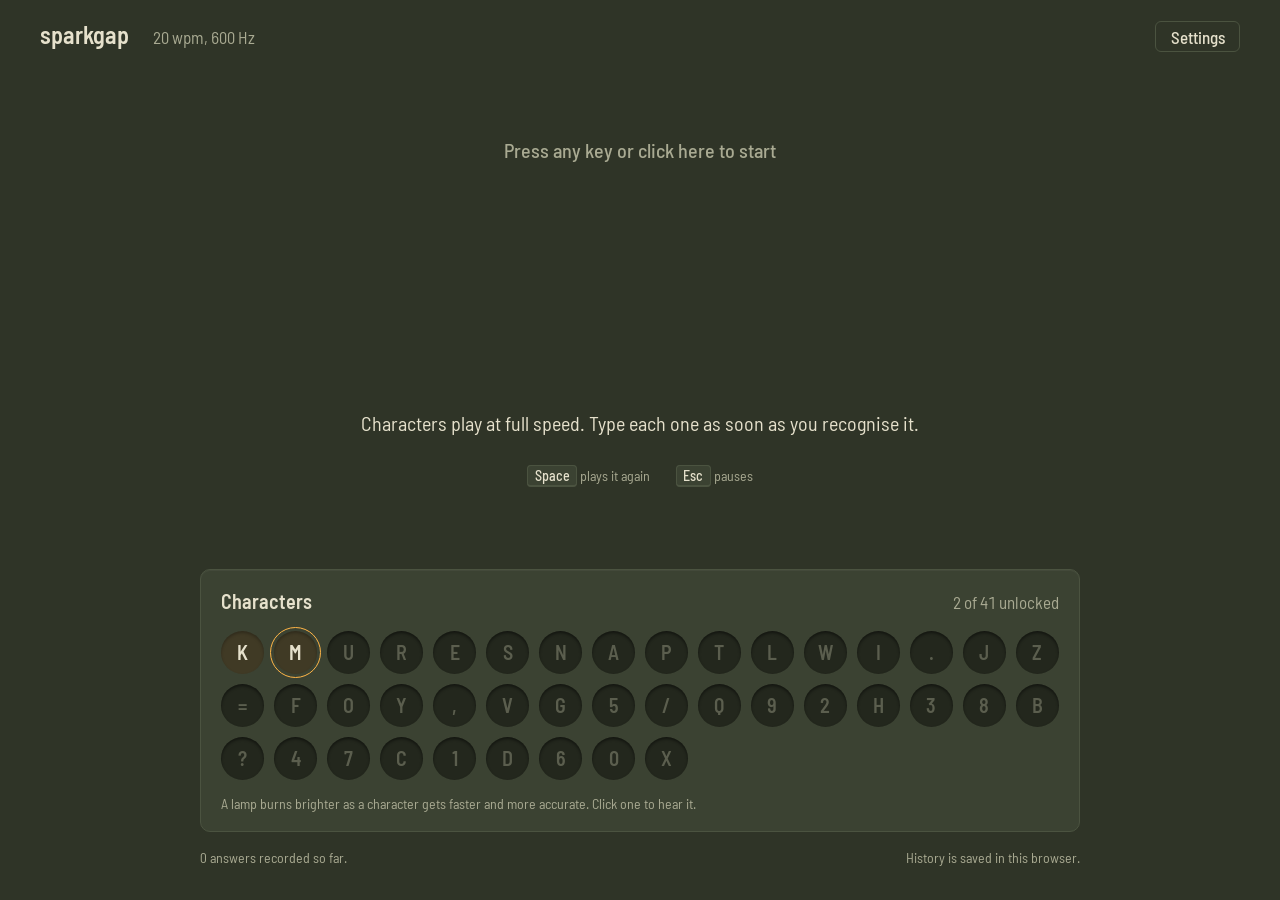
==== web/index.html @ 24f6cb34 "Initial release: adaptive Koch trainer A browser-based Morse code trainer that teaches characters by" ====
<!doctype html>
<html lang="en">
<head>
  <meta charset="utf-8">
  <meta name="viewport" content="width=device-width, initial-scale=1">
  <title>sparkgap</title>
  <meta name="description" content="Learn Morse code by ear with an adaptive Koch trainer.">
  <link rel="icon" href="favicon.svg" type="image/svg+xml">
  <link rel="stylesheet" href="style.css">
  <script type="module" src="js/app.js"></script>
</head>
<body>
  <header class="bar">
    <h1 class="wordmark">sparkgap</h1>
    <p class="readout" id="readout"></p>
    <button type="button" class="ghost" id="open-settings">Settings</button>
  </header>

  <main>
    <section class="stage" id="stage" aria-live="polite">
      <p class="status" id="status">Press any key or click here to start</p>
      <div class="glyph" id="glyph" aria-hidden="true"></div>
      <p class="detail" id="detail">Characters play at full speed. Type each one as soon as you recognise it.</p>
      <p class="keys"><kbd>Space</kbd> plays it again <span class="sep"></span> <kbd>Esc</kbd> pauses</p>
    </section>

    <section class="plate" aria-labelledby="plate-title">
      <div class="plate-head">
        <h2 id="plate-title">Characters</h2>
        <p id="lesson"></p>
      </div>
      <div class="lamps" id="lamps"></div>
      <p class="legend">A lamp burns brighter as a character gets faster and more accurate. Click one to hear it.</p>
    </section>

    <footer class="session">
      <p id="session"></p>
      <p id="storage"></p>
    </footer>
  </main>

  <dialog id="settings" aria-labelledby="settings-title">
    <form method="dialog" id="settings-form">
      <h2 id="settings-title">Paused</h2>
      <label>
        <span>Character speed</span>
        <span class="field"><input type="number" name="wpm" min="5" max="50" step="1"> wpm</span>
      </label>
      <label>
        <span>Tone</span>
        <span class="field"><input type="number" name="frequency" min="300" max="1200" step="10"> Hz</span>
      </label>
      <label>
        <span>Volume</span>
        <span class="field"><input type="range" name="volume" min="0.05" max="1" step="0.05"></span>
      </label>
      <div class="actions">
        <button type="button" class="ghost" id="export">Export history</button>
        <button type="submit" class="primary" autofocus>Resume</button>
      </div>
    </form>
  </dialog>
</body>
</html>
---- web/style.css ----
@font-face {
  font-family: "Barlow Semi Condensed";
  src: url("fonts/barlow-semi-condensed-latin-400-normal.woff2") format("woff2");
  font-weight: 400;
  font-display: swap;
}
@font-face {
  font-family: "Barlow Semi Condensed";
  src: url("fonts/barlow-semi-condensed-latin-500-normal.woff2") format("woff2");
  font-weight: 500;
  font-display: swap;
}
@font-face {
  font-family: "Barlow Semi Condensed";
  src: url("fonts/barlow-semi-condensed-latin-600-normal.woff2") format("woff2");
  font-weight: 600;
  font-display: swap;
}

/* Field-radio panel: olive enamel, bone stencil, amber indicator lamps. */
:root {
  --enamel: #2f3427;
  --plate: #3b4232;
  --plate-edge: #4b5340;
  --lamp-off: #23271d;
  --bone: #e6e1cc;
  --bone-dim: #a9aa92;
  --amber: #ffb547;
  --hit: #b9d48a;
  --miss: #ef6a4f;

  --font: "Barlow Semi Condensed", "Bahnschrift", "DIN Alternate", "Arial Narrow", sans-serif;
  --step--1: 0.875rem;
  --step-0: 1.0625rem;
  --step-1: 1.25rem;
  --step-2: 1.5rem;

  color-scheme: dark;
}

* { box-sizing: border-box; }

html, body { margin: 0; }

body {
  min-height: 100dvh;
  display: flex;
  flex-direction: column;
  background: var(--enamel);
  color: var(--bone);
  font: 400 var(--step-0) / 1.45 var(--font);
  font-variant-numeric: tabular-nums;
}

h1, h2, p { margin: 0; }

kbd {
  font: 500 var(--step--1) var(--font);
  padding: 0.05em 0.45em;
  border: 1px solid var(--plate-edge);
  border-bottom-width: 2px;
  border-radius: 4px;
  background: var(--plate);
  color: var(--bone);
}

button {
  font: 500 var(--step-0) var(--font);
  color: var(--bone);
  cursor: pointer;
}

:focus-visible {
  outline: 2px solid var(--amber);
  outline-offset: 3px;
}

/* Top bar ---------------------------------------------------------------- */

.bar {
  display: flex;
  align-items: baseline;
  gap: 1.5rem;
  padding: 1.1rem clamp(1rem, 4vw, 2.5rem);
}

.wordmark {
  font-size: var(--step-2);
  font-weight: 600;
  letter-spacing: 0.01em;
}

.readout {
  color: var(--bone-dim);
  margin-right: auto;
}

.ghost {
  background: none;
  border: 1px solid var(--plate-edge);
  border-radius: 6px;
  padding: 0.3rem 0.9rem;
}
.ghost:hover { border-color: var(--bone-dim); }

.primary {
  background: var(--amber);
  color: var(--enamel);
  border: 0;
  border-radius: 6px;
  padding: 0.45rem 1.2rem;
  font-weight: 600;
}

main {
  flex: 1;
  display: flex;
  flex-direction: column;
  width: min(100%, 60rem);
  margin: 0 auto;
  padding: 0 clamp(1rem, 4vw, 2.5rem) 2rem;
}

/* Stage: the character being drilled ----------------------------------------- */

.stage {
  flex: 1;
  display: flex;
  flex-direction: column;
  align-items: center;
  justify-content: center;
  text-align: center;
  padding: 2rem 0 3rem;
  min-height: 22rem;
}

.status {
  font-size: var(--step-1);
  min-height: 1.45em;
  font-weight: 500;
  color: var(--bone-dim);
}

.glyph {
  font-size: clamp(7rem, 24vw, 14rem);
  font-weight: 600;
  line-height: 1;
  height: 1em;
  margin: 0.5rem 0 0.75rem;
  transition: color 120ms ease-out;
}
.glyph.hit { color: var(--hit); }
.status.miss { color: var(--miss); }
.glyph.intro { color: var(--amber); }

.detail {
  max-width: 40rem;
  min-height: 1.45em;
  font-size: var(--step-1);
}
.detail .miss { color: var(--miss); }

.keys {
  margin-top: 1.75rem;
  color: var(--bone-dim);
  font-size: var(--step--1);
}
.keys .sep { display: inline-block; width: 1.25rem; }

/* Lamp plate: progress through the Koch order ---------------------------- */

.plate {
  background: var(--plate);
  border: 1px solid var(--plate-edge);
  border-radius: 10px;
  padding: 1.1rem 1.25rem 1rem;
  box-shadow: inset 0 1px 0 rgb(255 255 255 / 0.04);
}

.plate-head {
  display: flex;
  justify-content: space-between;
  align-items: baseline;
  gap: 1rem;
  margin-bottom: 0.9rem;
}
.plate-head h2 { font-size: var(--step-1); font-weight: 600; }
.plate-head p { color: var(--bone-dim); }

.lamps {
  display: grid;
  grid-template-columns: repeat(auto-fill, minmax(2.6rem, 1fr));
  gap: 0.6rem;
}

.lamp {
  --m: 0;
  aspect-ratio: 1;
  border-radius: 50%;
  border: 0;
  padding: 0;
  font-size: var(--step-1);
  font-weight: 600;
  line-height: 1;
  background: var(--lamp-off);
  color: var(--bone-dim);
  box-shadow: inset 0 2px 3px rgb(0 0 0 / 0.45);
}

.lamp[data-state="active"] {
  background: color-mix(in oklab, var(--amber) calc(15% + var(--m) * 85%), var(--lamp-off));
  color: color-mix(in oklab, var(--enamel) calc(var(--m) * 100%), var(--bone));
  box-shadow:
    inset 0 2px 3px rgb(0 0 0 / 0.25),
    0 0 calc(var(--m) * 14px) color-mix(in oklab, var(--amber) calc(var(--m) * 70%), transparent);
}

.lamp[data-state="locked"] {
  color: color-mix(in oklab, var(--bone-dim) 45%, var(--lamp-off));
  cursor: default;
}

.lamp[data-newest] { outline: 1px solid var(--amber); outline-offset: 3px; }
.lamp:focus-visible { outline: 2px solid var(--bone); outline-offset: 3px; }

.legend {
  margin-top: 0.9rem;
  color: var(--bone-dim);
  font-size: var(--step--1);
}

/* Session footer --------------------------------------------------------- */

.session {
  display: flex;
  flex-wrap: wrap;
  justify-content: space-between;
  gap: 0.5rem 2rem;
  margin-top: 1rem;
  color: var(--bone-dim);
  font-size: var(--step--1);
}

/* Settings dialog -------------------------------------------------------- */

dialog {
  background: var(--plate);
  color: var(--bone);
  border: 1px solid var(--plate-edge);
  border-radius: 10px;
  padding: 1.5rem;
  width: min(92vw, 24rem);
}
dialog::backdrop { background: rgb(20 23 16 / 0.7); }

dialog h2 { font-size: var(--step-2); font-weight: 600; margin-bottom: 1rem; }

dialog label {
  display: flex;
  justify-content: space-between;
  align-items: center;
  gap: 1rem;
  padding: 0.55rem 0;
  border-bottom: 1px solid var(--plate-edge);
}

.field { display: flex; align-items: center; gap: 0.4rem; color: var(--bone-dim); }

dialog input[type="number"] {
  width: 4.5rem;
  font: 500 var(--step-0) var(--font);
  color: var(--bone);
  background: var(--enamel);
  border: 1px solid var(--plate-edge);
  border-radius: 4px;
  padding: 0.2rem 0.4rem;
  text-align: right;
}
dialog input[type="range"] { width: 9rem; accent-color: var(--amber); }

.actions {
  display: flex;
  justify-content: space-between;
  margin-top: 1.25rem;
}

@media (max-width: 34rem) {
  .bar { flex-wrap: wrap; gap: 0.5rem 1rem; }
  .keys .sep { display: block; height: 0.4rem; }
}

@media (prefers-reduced-motion: reduce) {
  .glyph { transition: none; }
}
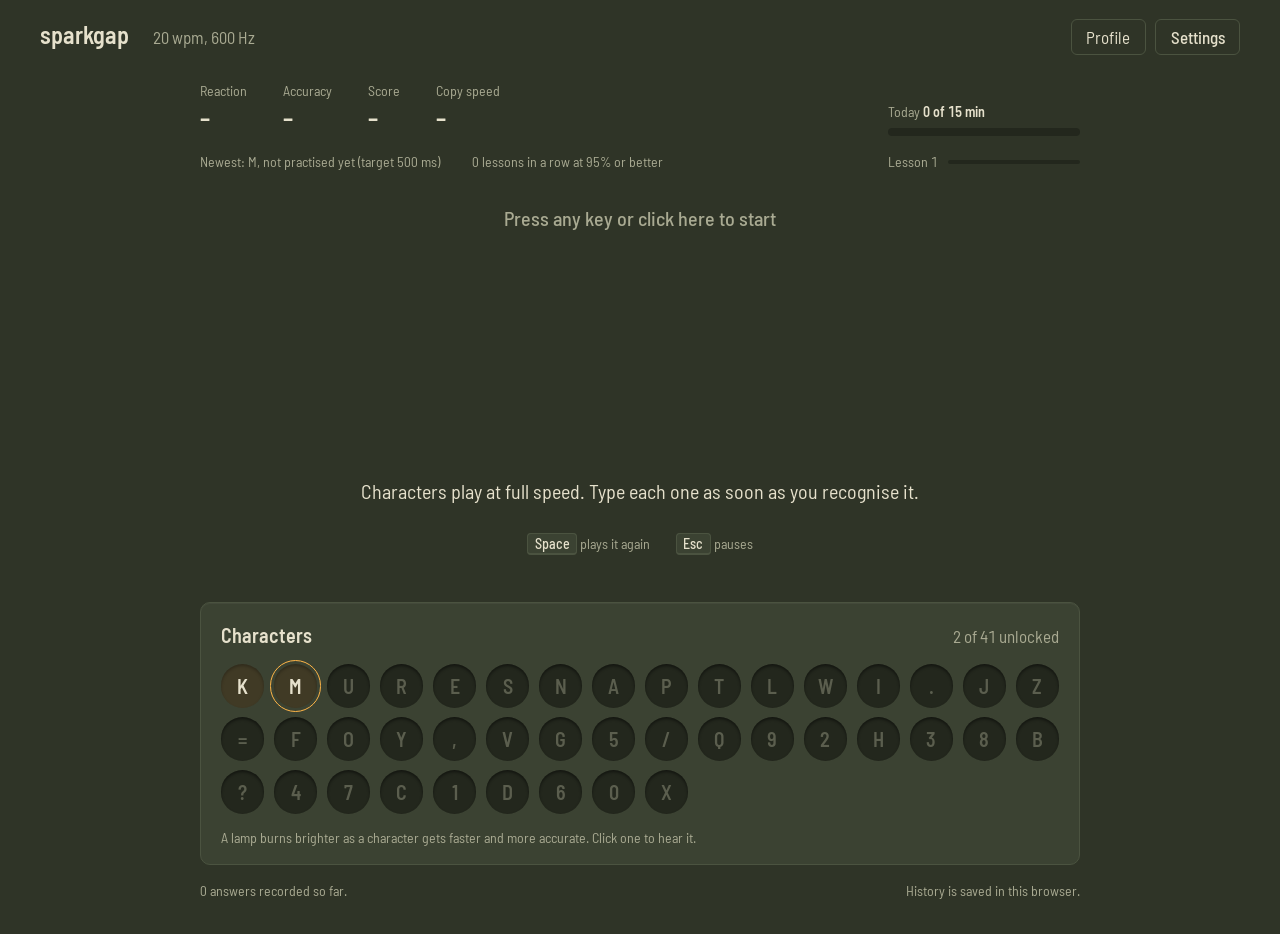
==== commit 49ca2e4d: "Add lesson statistics, a profile page and versioned history Practice page: - One-minute lessons of a" ====
--- a/web/index.html
+++ b/web/index.html
@@ -13,10 +13,34 @@
   <header class="bar">
     <h1 class="wordmark">sparkgap</h1>
     <p class="readout" id="readout"></p>
-    <button type="button" class="ghost" id="open-settings">Settings</button>
+    <nav class="nav">
+      <a class="ghost" href="profile.html">Profile</a>
+      <button type="button" class="ghost" id="open-settings">Settings</button>
+    </nav>
   </header>
 
   <main>
+    <section class="metrics" aria-label="Last complete lesson">
+      <dl class="figures">
+        <div><dt>Reaction</dt><dd id="m-rt">&ndash;</dd><dd class="delta" id="d-rt"></dd></div>
+        <div><dt>Accuracy</dt><dd id="m-acc">&ndash;</dd><dd class="delta" id="d-acc"></dd></div>
+        <div><dt>Score</dt><dd id="m-score">&ndash;</dd><dd class="delta" id="d-score"></dd></div>
+        <div><dt>Copy speed</dt><dd id="m-copy">&ndash;</dd><dd class="delta" id="d-copy"></dd></div>
+      </dl>
+      <div class="goal">
+        <p>Today <strong id="goal-text"></strong></p>
+        <div class="meter" aria-hidden="true"><span id="goal-fill"></span></div>
+      </div>
+    </section>
+    <section class="progress-line">
+      <p id="current-char"></p>
+      <p id="streak"></p>
+      <div class="lesson-progress">
+        <p id="lesson-label"></p>
+        <div class="meter thin" aria-hidden="true"><span id="lesson-fill"></span></div>
+      </div>
+    </section>
+
     <section class="stage" id="stage" aria-live="polite">
       <p class="status" id="status">Press any key or click here to start</p>
       <div class="glyph" id="glyph" aria-hidden="true"></div>
@@ -51,6 +75,14 @@
         <span class="field"><input type="number" name="frequency" min="300" max="1200" step="10"> Hz</span>
       </label>
       <label>
+        <span>Target reaction time</span>
+        <span class="field"><input type="number" name="targetRtMs" min="150" max="2000" step="10"> ms</span>
+      </label>
+      <label>
+        <span>Daily goal</span>
+        <span class="field"><input type="number" name="dailyGoalMin" min="1" max="240" step="1"> min</span>
+      </label>
+      <label>
         <span>Volume</span>
         <span class="field"><input type="range" name="volume" min="0.05" max="1" step="0.05"></span>
       </label>
--- a/web/style.css
+++ b/web/style.css
@@ -284,7 +284,195 @@
   margin-top: 1.25rem;
 }
 
+/* Navigation ------------------------------------------------------------- */
+
+.nav { display: flex; gap: 0.6rem; }
+a.ghost { color: var(--bone); text-decoration: none; display: inline-block; }
+
+/* Practice metrics --------------------------------------------------------- */
+
+.metrics {
+  display: flex;
+  flex-wrap: wrap;
+  align-items: flex-end;
+  justify-content: space-between;
+  gap: 1rem 2rem;
+  padding-top: 0.5rem;
+}
+
+.figures { display: flex; flex-wrap: wrap; gap: 0.75rem 2.25rem; margin: 0; }
+.figures div { display: grid; grid-template-columns: auto auto; column-gap: 0.5rem; align-items: baseline; }
+.figures dt { grid-column: 1 / -1; color: var(--bone-dim); font-size: var(--step--1); }
+.figures dd {
+  margin: 0;
+  font-size: var(--step-2);
+  font-weight: 600;
+  font-variant-numeric: normal;
+}
+.figures dd.delta { font-size: var(--step--1); font-weight: 500; }
+.delta.good { color: var(--hit); }
+.delta.bad { color: var(--miss); }
+
+.goal { min-width: 12rem; }
+.goal p { color: var(--bone-dim); font-size: var(--step--1); }
+.goal strong { color: var(--bone); font-weight: 600; }
+
+.meter {
+  height: 8px;
+  margin-top: 0.35rem;
+  border-radius: 4px;
+  background: var(--lamp-off);
+  overflow: hidden;
+}
+.meter span {
+  display: block;
+  width: 0;
+  height: 100%;
+  border-radius: 4px;
+  background: var(--amber);
+  transition: width 300ms ease-out;
+}
+.meter.thin { height: 4px; }
+
+.progress-line {
+  display: flex;
+  flex-wrap: wrap;
+  align-items: center;
+  gap: 0.5rem 2rem;
+  margin-top: 1rem;
+  color: var(--bone-dim);
+  font-size: var(--step--1);
+}
+.lesson-progress { display: flex; align-items: center; gap: 0.6rem; min-width: 12rem; margin-left: auto; }
+.lesson-progress .meter { flex: 1; margin: 0; }
+
+/* Tooltip ------------------------------------------------------------------- */
+
+.tip {
+  position: fixed;
+  z-index: 10;
+  max-width: 18rem;
+  padding: 0.45rem 0.65rem;
+  border: 1px solid var(--plate-edge);
+  border-radius: 6px;
+  background: var(--enamel);
+  box-shadow: 0 6px 18px rgb(0 0 0 / 0.35);
+  font-size: var(--step--1);
+  pointer-events: none;
+}
+.tip p { margin: 0; color: var(--bone-dim); }
+.tip strong { color: var(--bone); font-weight: 600; }
+.tip .tip-title { margin-bottom: 0.2rem; color: var(--bone); font-weight: 500; }
+.tip-key { display: inline-block; width: 12px; height: 2px; margin-right: 0.4rem; vertical-align: middle; }
+
+/* Charts --------------------------------------------------------------------- */
+
+.chart { display: block; width: 100%; height: auto; overflow: visible; }
+.chart text { font-family: var(--font); fill: var(--bone-dim); }
+.chart .tick { font-size: 12px; font-variant-numeric: tabular-nums; }
+.chart .tick.cat { font-size: 13px; fill: var(--bone); }
+.chart .grid line { stroke: var(--plate-edge); stroke-width: 1; }
+.chart .trend { stroke: var(--bone-dim); stroke-width: 1.5; opacity: 0.7; }
+.chart .reference { stroke: var(--bone); stroke-width: 1; stroke-dasharray: 4 4; opacity: 0.6; }
+.chart .crosshair { stroke: var(--bone-dim); stroke-width: 1; }
+.chart .marker { stroke: var(--plate); stroke-width: 2; }
+.chart .bar.active { filter: brightness(1.2); }
+.chart .cell-outline { stroke: var(--bone); stroke-width: 1.5; }
+.chart:focus-visible { outline: 2px solid var(--amber); outline-offset: 4px; }
+
+.tree .tree-edges line { stroke: var(--plate-edge); stroke-width: 1.5; }
+.tree .tree-stub { fill: var(--plate-edge); }
+.tree .tree-empty { stroke: var(--plate-edge); stroke-width: 1.5; }
+.tree .tree-label { font-size: 13px; font-weight: 600; fill: var(--bone); pointer-events: none; }
+.tree .tree-label.on-light { fill: var(--enamel); }
+
+/* Profile page ------------------------------------------------------------- */
+
+main.page { gap: 1.25rem; padding-top: 0.5rem; }
+
+.card {
+  background: var(--plate);
+  border: 1px solid var(--plate-edge);
+  border-radius: 10px;
+  padding: 1.1rem 1.25rem 1rem;
+}
+.card h2 { font-size: var(--step-1); font-weight: 600; }
+.card .sub { max-width: 64ch; margin: 0.2rem 0 0.9rem; color: var(--bone-dim); font-size: var(--step--1); }
+
+.empty { color: var(--bone-dim); }
+
+.tiles {
+  display: grid;
+  grid-template-columns: repeat(6, minmax(0, 1fr));
+  gap: 0.75rem;
+  margin: 0.75rem 0 0;
+}
+.tile { padding: 0.7rem 0.85rem; border-radius: 8px; background: var(--enamel); }
+.tile dt { color: var(--bone-dim); font-size: var(--step--1); }
+.tile dd { margin: 0.15rem 0 0; font-size: var(--step-2); font-weight: 600; font-variant-numeric: normal; }
+.tile dd.note { font-size: var(--step--1); font-weight: 400; color: var(--bone-dim); }
+
+.streak-list { margin: 0; }
+.streak-list dt { font-weight: 600; }
+.streak-list dd { margin: 0 0 0.6rem; color: var(--bone-dim); }
+
+.multiples { display: flex; flex-direction: column; gap: 0.75rem; }
+.multiple { margin: 0; }
+.multiple figcaption { margin-bottom: 0.25rem; color: var(--bone); font-size: var(--step--1); font-weight: 500; }
+
+.controls {
+  display: flex;
+  align-items: center;
+  gap: 0.75rem;
+  margin: 0 0 0.75rem;
+  color: var(--bone-dim);
+  font-size: var(--step--1);
+}
+.controls input[type="range"] { width: 12rem; accent-color: var(--amber); }
+
+.char-picker { display: flex; flex-wrap: wrap; gap: 0.4rem; margin-bottom: 0.75rem; }
+.lamp.small { width: 2.2rem; font-size: var(--step-0); cursor: pointer; }
+.lamp.small[aria-pressed="true"] { outline: 2px solid var(--bone); outline-offset: 3px; }
+
+.char-summary { display: flex; flex-wrap: wrap; gap: 0.25rem 1.75rem; margin-bottom: 0.75rem; }
+
+.segmented { display: inline-flex; margin-bottom: 0.75rem; border: 1px solid var(--plate-edge); border-radius: 6px; overflow: hidden; }
+.segmented button { padding: 0.3rem 0.9rem; border: 0; background: none; font-size: var(--step--1); }
+.segmented button[aria-checked="true"] { background: var(--enamel); color: var(--amber); }
+
+.scale-legend {
+  display: flex;
+  flex-wrap: wrap;
+  align-items: center;
+  gap: 0.5rem;
+  margin-top: 0.6rem;
+  color: var(--bone-dim);
+  font-size: var(--step--1);
+}
+.scale-bar { width: 9rem; height: 8px; border-radius: 4px; }
+.swatch { width: 12px; height: 12px; border-radius: 3px; margin-left: 0.75rem; }
+
+.table-view { margin-top: 0.6rem; font-size: var(--step--1); }
+.table-view summary { color: var(--bone-dim); cursor: pointer; }
+.table-view table { margin-top: 0.5rem; border-collapse: collapse; font-variant-numeric: tabular-nums; }
+.table-view th, .table-view td { padding: 0.2rem 0.9rem 0.2rem 0; border-bottom: 1px solid var(--plate-edge); text-align: left; }
+.table-view th { color: var(--bone-dim); font-weight: 500; }
+
+.calendar { display: flex; flex-wrap: wrap; gap: 1.25rem; }
+.month { border-collapse: separate; border-spacing: 3px; font-size: var(--step--1); }
+.month caption { padding-bottom: 0.3rem; font-weight: 600; text-align: left; }
+.month th { color: var(--bone-dim); font-weight: 500; }
+.month td { width: 1.9rem; height: 1.7rem; border-radius: 4px; color: var(--bone-dim); text-align: center; }
+.month td.on-light { color: var(--enamel); font-weight: 600; }
+.month td.on-dark { color: var(--bone); }
+.month td.today { outline: 1px solid var(--bone); }
+
+@media (max-width: 52rem) {
+  .tiles { grid-template-columns: repeat(3, minmax(0, 1fr)); }
+}
+
 @media (max-width: 34rem) {
+  .tiles { grid-template-columns: repeat(2, minmax(0, 1fr)); }
   .bar { flex-wrap: wrap; gap: 0.5rem 1rem; }
   .keys .sep { display: block; height: 0.4rem; }
 }
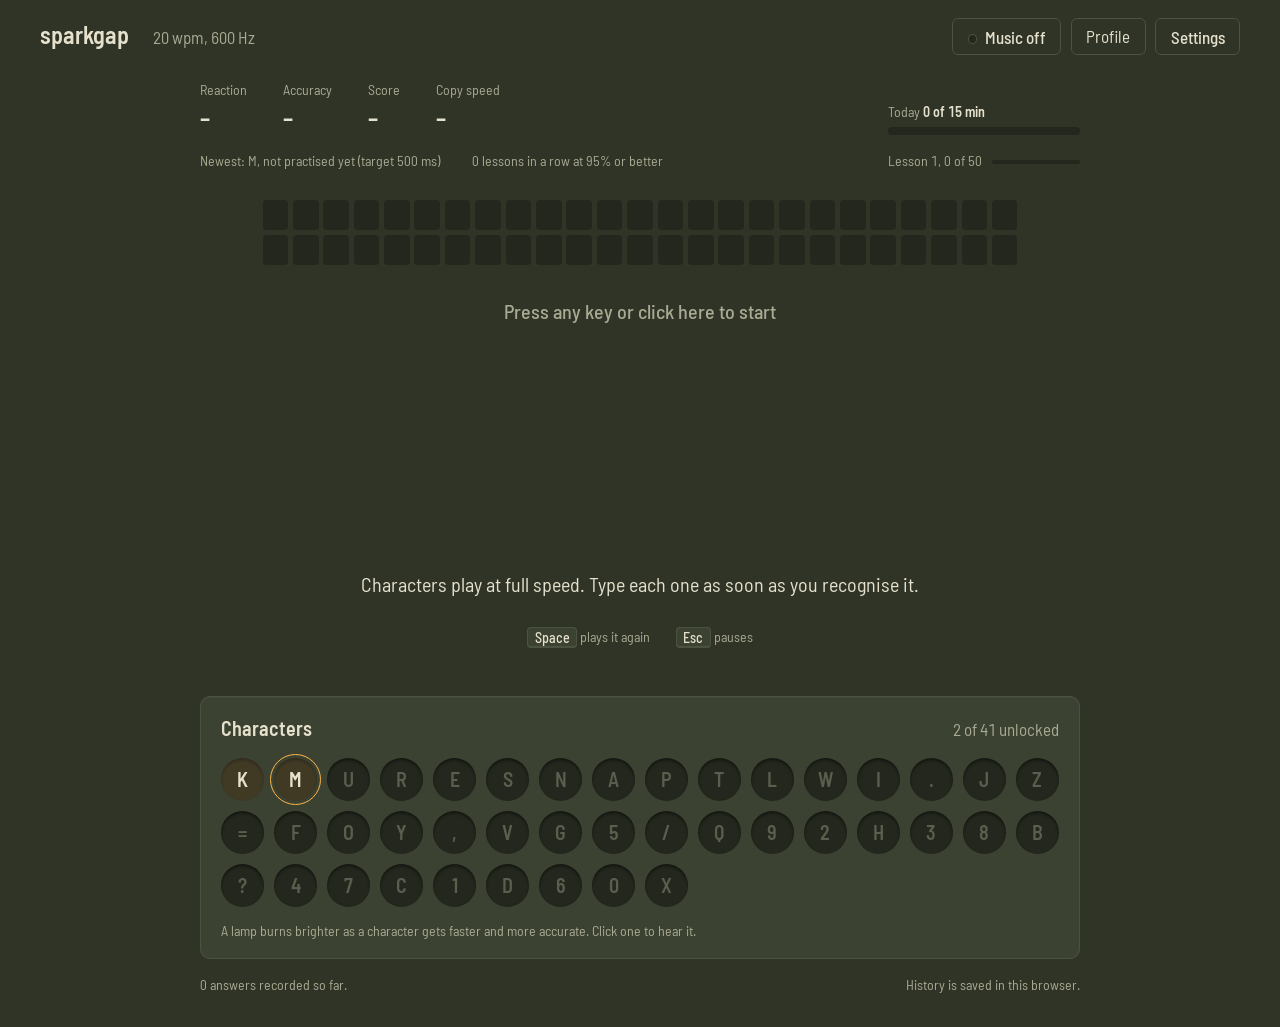
==== commit dc2e5c7a: "Fixed-size lessons, idle stop, lesson strip and music tracking Lessons are now 50 answers, about one" ====
--- a/web/index.html
+++ b/web/index.html
@@ -14,6 +14,8 @@
     <h1 class="wordmark">sparkgap</h1>
     <p class="readout" id="readout"></p>
     <nav class="nav">
+      <button type="button" class="ghost toggle" id="music" aria-pressed="false"
+              title="Marks answers given while listening to music, so the profile can compare">Music off</button>
       <a class="ghost" href="profile.html">Profile</a>
       <button type="button" class="ghost" id="open-settings">Settings</button>
     </nav>
@@ -40,6 +42,8 @@
         <div class="meter thin" aria-hidden="true"><span id="lesson-fill"></span></div>
       </div>
     </section>
+
+    <div class="strip" id="strip" role="img"></div>
 
     <section class="stage" id="stage" aria-live="polite">
       <p class="status" id="status">Press any key or click here to start</p>
--- a/web/style.css
+++ b/web/style.css
@@ -102,6 +102,18 @@
   padding: 0.3rem 0.9rem;
 }
 .ghost:hover { border-color: var(--bone-dim); }
+.toggle::before {
+  content: "";
+  display: inline-block;
+  width: 0.55em;
+  height: 0.55em;
+  margin-right: 0.45em;
+  border-radius: 50%;
+  background: var(--lamp-off);
+  box-shadow: inset 0 0 0 1px var(--plate-edge);
+}
+.toggle[aria-pressed="true"] { border-color: var(--amber); }
+.toggle[aria-pressed="true"]::before { background: var(--amber); box-shadow: 0 0 6px var(--amber); }
 
 .primary {
   background: var(--amber);
@@ -122,6 +134,32 @@
 }
 
 /* Stage: the character being drilled ----------------------------------------- */
+
+/* Lesson history: one cell per answer. No bar or dot shapes here: they read as Morse. */
+.strip {
+  display: grid;
+  grid-template-columns: repeat(25, 1.6rem);
+  gap: 0.3rem;
+  justify-content: center;
+  margin: 1.75rem auto 0;
+}
+.cell {
+  height: 1.9rem;
+  display: grid;
+  place-items: center;
+  border-radius: 4px;
+  background: var(--lamp-off);
+  font-weight: 600;
+  font-size: var(--step-0);
+  line-height: 1;
+}
+.cell.hit { background: var(--plate); color: var(--bone); }
+.cell.miss {
+  color: var(--miss);
+  background: color-mix(in oklab, var(--miss) 22%, var(--enamel));
+  box-shadow: inset 0 0 0 1px color-mix(in oklab, var(--miss) 55%, transparent);
+}
+.cell.masked { background: var(--enamel); box-shadow: inset 0 0 0 2px var(--amber); }
 
 .stage {
   flex: 1;
@@ -407,6 +445,7 @@
   gap: 0.75rem;
   margin: 0.75rem 0 0;
 }
+.tiles.four { grid-template-columns: repeat(4, minmax(0, 1fr)); }
 .tile { padding: 0.7rem 0.85rem; border-radius: 8px; background: var(--enamel); }
 .tile dt { color: var(--bone-dim); font-size: var(--step--1); }
 .tile dd { margin: 0.15rem 0 0; font-size: var(--step-2); font-weight: 600; font-variant-numeric: normal; }
@@ -468,11 +507,12 @@
 .month td.today { outline: 1px solid var(--bone); }
 
 @media (max-width: 52rem) {
-  .tiles { grid-template-columns: repeat(3, minmax(0, 1fr)); }
+  .tiles, .tiles.four { grid-template-columns: repeat(3, minmax(0, 1fr)); }
+  .strip { grid-template-columns: repeat(10, 1.6rem); }
 }
 
 @media (max-width: 34rem) {
-  .tiles { grid-template-columns: repeat(2, minmax(0, 1fr)); }
+  .tiles, .tiles.four { grid-template-columns: repeat(2, minmax(0, 1fr)); }
   .bar { flex-wrap: wrap; gap: 0.5rem 1rem; }
   .keys .sep { display: block; height: 0.4rem; }
 }
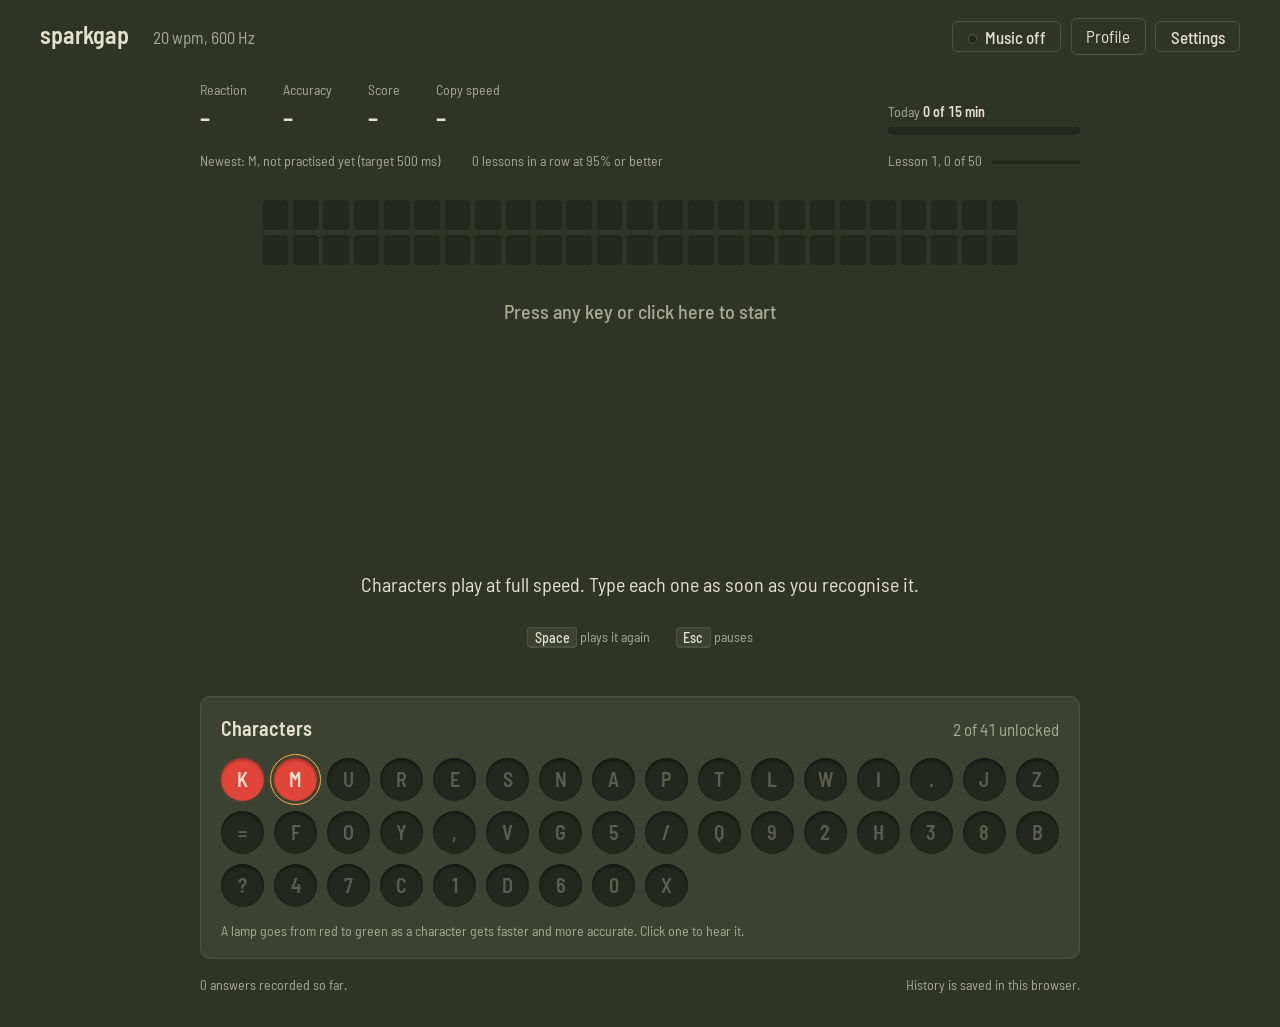
==== commit 130afb94: "Red-yellow-green colour scale with an amber option Speed and progress colours now run from red (slow" ====
--- a/web/index.html
+++ b/web/index.html
@@ -58,7 +58,7 @@
         <p id="lesson"></p>
       </div>
       <div class="lamps" id="lamps"></div>
-      <p class="legend">A lamp burns brighter as a character gets faster and more accurate. Click one to hear it.</p>
+      <p class="legend" id="lamp-legend"></p>
     </section>
 
     <footer class="session">
@@ -90,6 +90,15 @@
         <span>Volume</span>
         <span class="field"><input type="range" name="volume" min="0.05" max="1" step="0.05"></span>
       </label>
+      <label>
+        <span>Colours</span>
+        <span class="field">
+          <select name="palette">
+            <option value="traffic">Red-yellow-green</option>
+            <option value="amber">Amber</option>
+          </select>
+        </span>
+      </label>
       <div class="actions">
         <button type="button" class="ghost" id="export">Export history</button>
         <button type="submit" class="primary" autofocus>Resume</button>
--- a/web/style.css
+++ b/web/style.css
@@ -28,6 +28,10 @@
   --amber: #ffb547;
   --hit: #b9d48a;
   --miss: #ef6a4f;
+  /* Bad-to-good scale (the "Red-yellow-green" palette) */
+  --scale-bad: #e0453a;
+  --scale-mid: #f2c94c;
+  --scale-good: #5cc160;
 
   --font: "Barlow Semi Condensed", "Bahnschrift", "DIN Alternate", "Arial Narrow", sans-serif;
   --step--1: 0.875rem;
@@ -245,12 +249,13 @@
   box-shadow: inset 0 2px 3px rgb(0 0 0 / 0.45);
 }
 
+/* --lamp-fill and --lamp-text are set from the chosen colour scale (charts.js lightLamp). */
 .lamp[data-state="active"] {
-  background: color-mix(in oklab, var(--amber) calc(15% + var(--m) * 85%), var(--lamp-off));
-  color: color-mix(in oklab, var(--enamel) calc(var(--m) * 100%), var(--bone));
+  background: var(--lamp-fill, var(--amber));
+  color: var(--lamp-text, var(--enamel));
   box-shadow:
     inset 0 2px 3px rgb(0 0 0 / 0.25),
-    0 0 calc(var(--m) * 14px) color-mix(in oklab, var(--amber) calc(var(--m) * 70%), transparent);
+    0 0 calc(4px + var(--m) * 10px) color-mix(in oklab, var(--lamp-fill, var(--amber)) calc(25% + var(--m) * 45%), transparent);
 }
 
 .lamp[data-state="locked"] {
@@ -315,6 +320,14 @@
   text-align: right;
 }
 dialog input[type="range"] { width: 9rem; accent-color: var(--amber); }
+dialog select {
+  font: 500 var(--step-0) var(--font);
+  color: var(--bone);
+  background: var(--enamel);
+  border: 1px solid var(--plate-edge);
+  border-radius: 4px;
+  padding: 0.2rem 0.4rem;
+}
 
 .actions {
   display: flex;
@@ -490,6 +503,14 @@
 }
 .scale-bar { width: 9rem; height: 8px; border-radius: 4px; }
 .swatch { width: 12px; height: 12px; border-radius: 3px; margin-left: 0.75rem; }
+.swatch.marked {
+  display: inline-grid; place-items: center; width: 14px; height: 14px;
+  background: var(--lamp-off); color: var(--miss); font-size: 11px; line-height: 1;
+}
+.bar .segmented { margin: 0; }
+.nav { align-items: center; }
+.nav-label { color: var(--bone-dim); font-size: var(--step--1); }
+.cell-mark { font-weight: 600; pointer-events: none; }
 
 .table-view { margin-top: 0.6rem; font-size: var(--step--1); }
 .table-view summary { color: var(--bone-dim); cursor: pointer; }
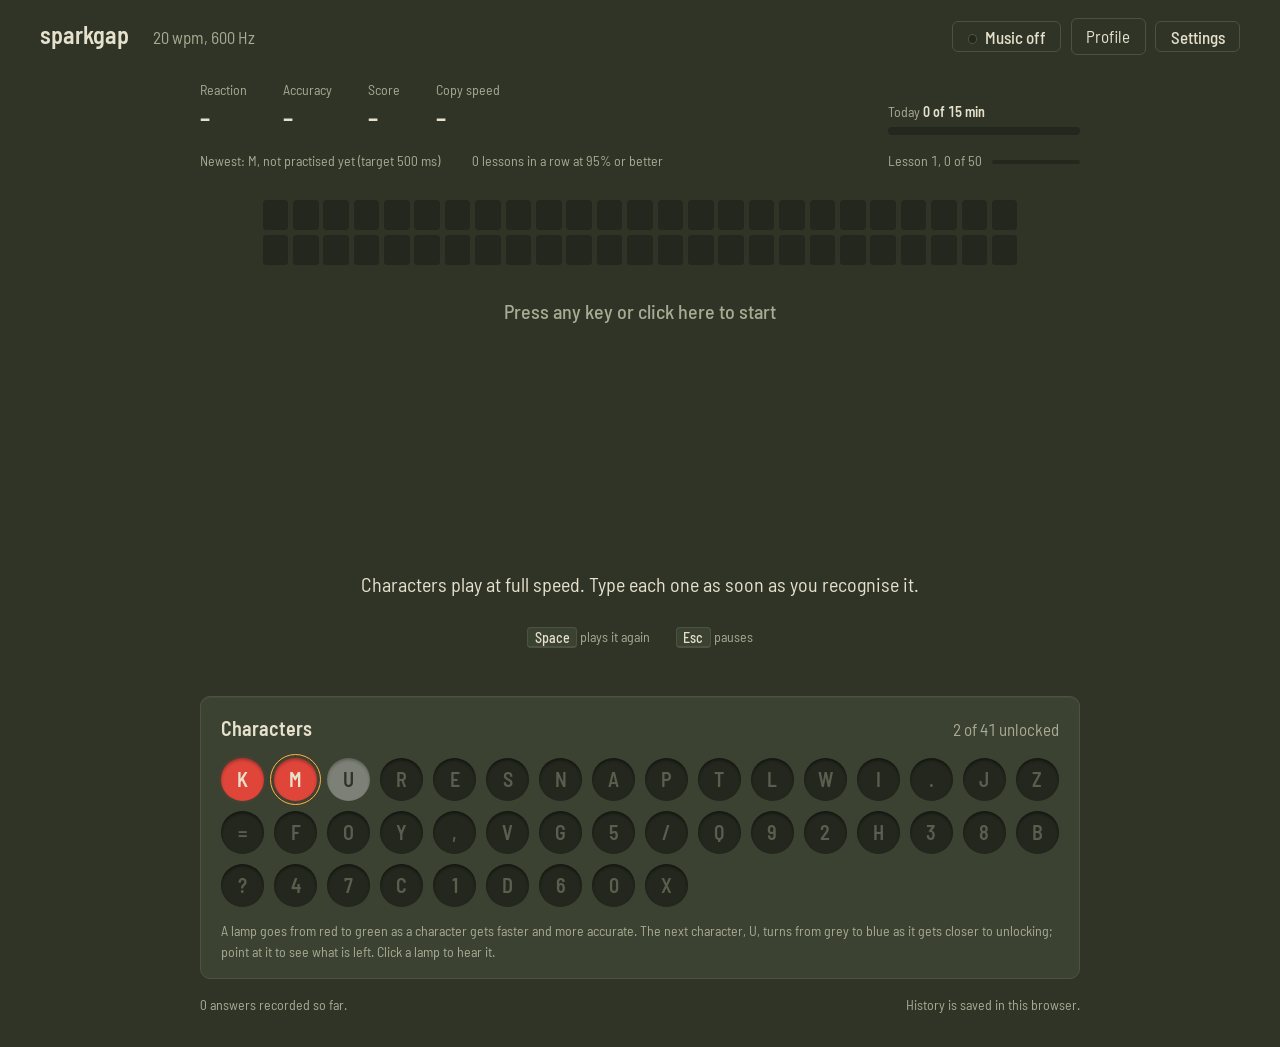
==== commit 46226b9c: "Stricter unlock windows and a progress panel for the next character Per-character statistics now use" ====
--- a/web/index.html
+++ b/web/index.html
@@ -52,12 +52,13 @@
       <p class="keys"><kbd>Space</kbd> plays it again <span class="sep"></span> <kbd>Esc</kbd> pauses</p>
     </section>
 
-    <section class="plate" aria-labelledby="plate-title">
+    <section class="plate lamp-plate" aria-labelledby="plate-title">
       <div class="plate-head">
         <h2 id="plate-title">Characters</h2>
         <p id="lesson"></p>
       </div>
       <div class="lamps" id="lamps"></div>
+      <div class="gate" id="gate" role="tooltip" hidden></div>
       <p class="legend" id="lamp-legend"></p>
     </section>
 
--- a/web/style.css
+++ b/web/style.css
@@ -32,6 +32,9 @@
   --scale-bad: #e0453a;
   --scale-mid: #f2c94c;
   --scale-good: #5cc160;
+  /* Next character to unlock: far (grey) to close (blue) */
+  --next-far: #7d8076;
+  --next-near: #5aa9f2;
 
   --font: "Barlow Semi Condensed", "Bahnschrift", "DIN Alternate", "Arial Narrow", sans-serif;
   --step--1: 0.875rem;
@@ -262,6 +265,47 @@
   color: color-mix(in oklab, var(--bone-dim) 45%, var(--lamp-off));
   cursor: default;
 }
+
+/* The next character to unlock: grey when far away, blue when close (--p from 0 to 1). */
+.lamp[data-state="next"] {
+  background: color-mix(in oklab, var(--next-far), var(--next-near) calc(var(--p, 0) * 100%));
+  color: var(--enamel);
+  cursor: help;
+  box-shadow:
+    inset 0 2px 3px rgb(0 0 0 / 0.25),
+    0 0 calc(var(--p, 0) * 12px) color-mix(in oklab, var(--next-near) calc(var(--p, 0) * 60%), transparent);
+}
+
+.lamp-plate { position: relative; }
+
+.gate {
+  position: absolute;
+  z-index: 5;
+  width: max-content;
+  max-width: min(30rem, calc(100% - 16px));
+  padding: 0.75rem 0.9rem 0.6rem;
+  background: var(--enamel);
+  border: 1px solid var(--plate-edge);
+  border-radius: 8px;
+  box-shadow: 0 8px 24px rgb(0 0 0 / 0.45);
+  font-size: var(--step--1);
+}
+.gate[hidden] { display: none; }
+.gate-title { margin-bottom: 0.45rem; color: var(--bone-dim); }
+.gate-title strong { color: var(--next-near); font-weight: 600; margin-right: 0.3rem; }
+.gate table { border-collapse: collapse; }
+.gate th, .gate td {
+  padding: 0.18rem 0.9rem 0.18rem 0;
+  border-bottom: 1px solid var(--plate-edge);
+  text-align: left;
+  font-variant-numeric: tabular-nums;
+}
+.gate tr:last-child th, .gate tr:last-child td { border-bottom: 0; }
+.gate thead th { color: var(--bone-dim); font-weight: 400; }
+.gate tbody th { font-weight: 600; }
+.gate .short { color: var(--miss); }
+.gate .state { padding-right: 0; color: var(--hit); }
+.gate tr.blocked .state { color: var(--miss); }
 
 .lamp[data-newest] { outline: 1px solid var(--amber); outline-offset: 3px; }
 .lamp:focus-visible { outline: 2px solid var(--bone); outline-offset: 3px; }
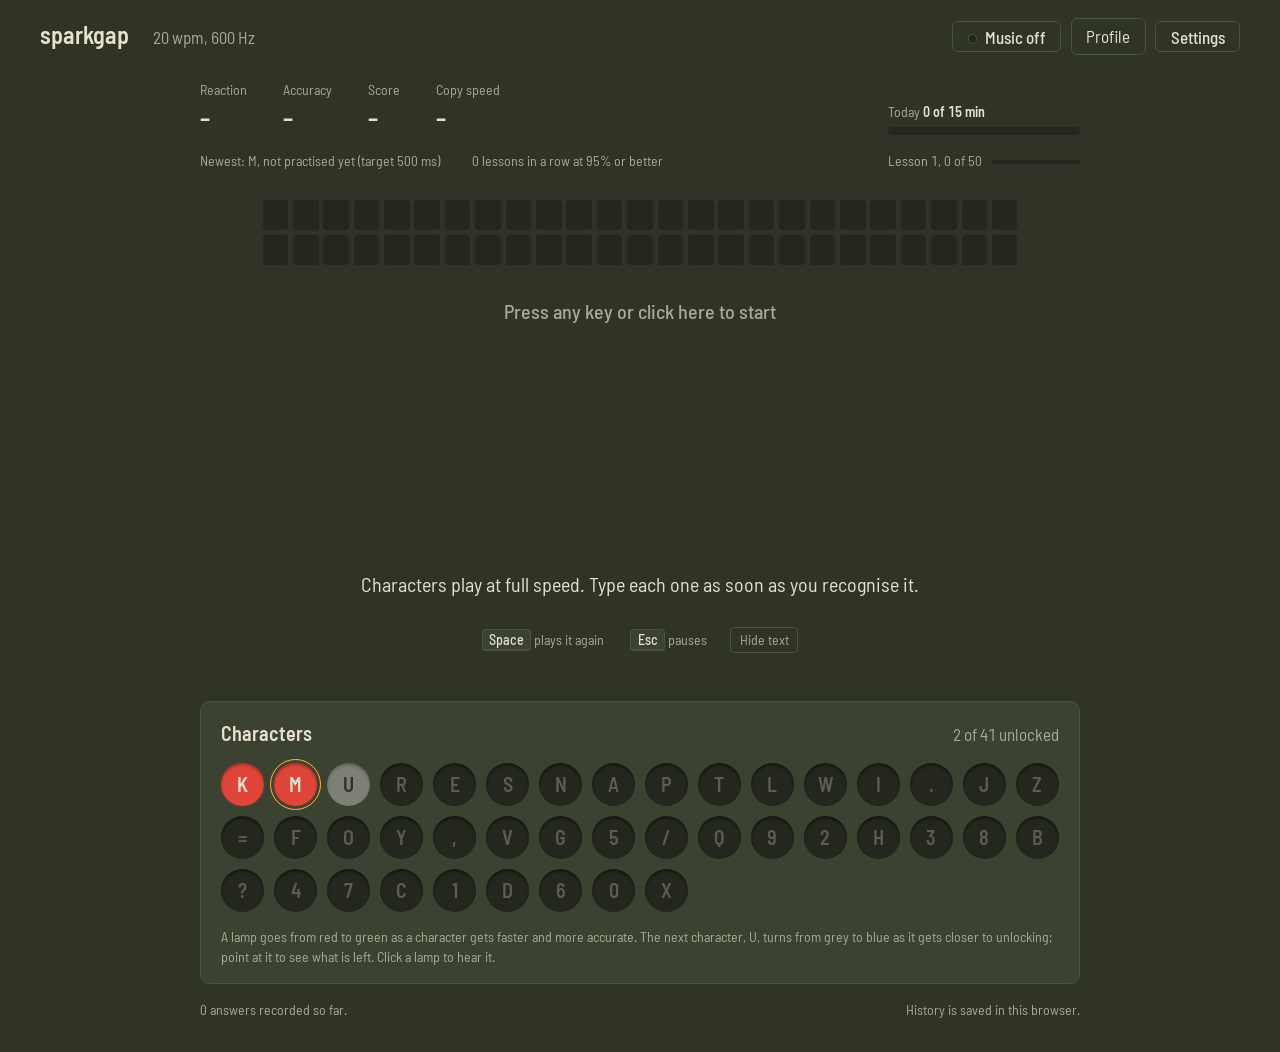
==== commit 15a2dadd: "Keep the stage still while answering During the drill only the character changes: the status line st" ====
--- a/web/index.html
+++ b/web/index.html
@@ -43,13 +43,19 @@
       </div>
     </section>
 
-    <div class="strip" id="strip" role="img"></div>
+    <div class="strip-wrap">
+      <div class="strip" id="strip" role="img"></div>
+      <div class="strip-tip" id="strip-tip" role="tooltip" hidden></div>
+    </div>
 
     <section class="stage" id="stage" aria-live="polite">
       <p class="status" id="status">Press any key or click here to start</p>
       <div class="glyph" id="glyph" aria-hidden="true"></div>
       <p class="detail" id="detail">Characters play at full speed. Type each one as soon as you recognise it.</p>
-      <p class="keys"><kbd>Space</kbd> plays it again <span class="sep"></span> <kbd>Esc</kbd> pauses</p>
+      <p class="keys">
+        <span class="hints"><kbd>Space</kbd> plays it again <span class="sep"></span> <kbd>Esc</kbd> pauses</span>
+        <button type="button" class="text-toggle" id="text-toggle" aria-controls="detail">Hide text</button>
+      </p>
     </section>
 
     <section class="plate lamp-plate" aria-labelledby="plate-title">
--- a/web/style.css
+++ b/web/style.css
@@ -167,6 +167,22 @@
   box-shadow: inset 0 0 0 1px color-mix(in oklab, var(--miss) 55%, transparent);
 }
 .cell.masked { background: var(--enamel); box-shadow: inset 0 0 0 2px var(--amber); }
+.strip-wrap { position: relative; }
+.strip-tip {
+  position: absolute;
+  z-index: 5;
+  width: max-content;
+  padding: 0.25rem 0.55rem;
+  background: var(--enamel);
+  border: 1px solid var(--plate-edge);
+  border-radius: 6px;
+  box-shadow: 0 6px 18px rgb(0 0 0 / 0.45);
+  font-size: var(--step--1);
+  font-variant-numeric: tabular-nums;
+  pointer-events: none;
+}
+.strip-tip.miss { border-color: color-mix(in oklab, var(--miss) 55%, var(--plate-edge)); }
+.strip-tip[hidden] { display: none; }
 
 .stage {
   flex: 1;
@@ -192,9 +208,10 @@
   line-height: 1;
   height: 1em;
   margin: 0.5rem 0 0.75rem;
-  transition: color 120ms ease-out;
-}
+}
+/* Colours apply from the first frame: no transition, so a hit never flashes white. */
 .glyph.hit { color: var(--hit); }
+.glyph.miss { color: var(--miss); }
 .status.miss { color: var(--miss); }
 .glyph.intro { color: var(--amber); }
 
@@ -211,6 +228,20 @@
   font-size: var(--step--1);
 }
 .keys .sep { display: inline-block; width: 1.25rem; }
+.text-toggle {
+  margin-left: 1.25rem;
+  padding: 0.1rem 0.55rem;
+  border: 1px solid var(--plate-edge);
+  border-radius: 4px;
+  background: transparent;
+  color: var(--bone-dim);
+  font: inherit;
+  cursor: pointer;
+}
+.text-toggle:hover { color: var(--bone); border-color: var(--bone-dim); }
+/* "Hide text": while answering, nothing under the character changes. The space is kept so nothing moves. */
+.stage.quiet .hints,
+.stage.quiet.drilling .detail { visibility: hidden; }
 
 /* Lamp plate: progress through the Koch order ---------------------------- */
 
@@ -581,7 +612,3 @@
   .bar { flex-wrap: wrap; gap: 0.5rem 1rem; }
   .keys .sep { display: block; height: 0.4rem; }
 }
-
-@media (prefers-reduced-motion: reduce) {
-  .glyph { transition: none; }
-}
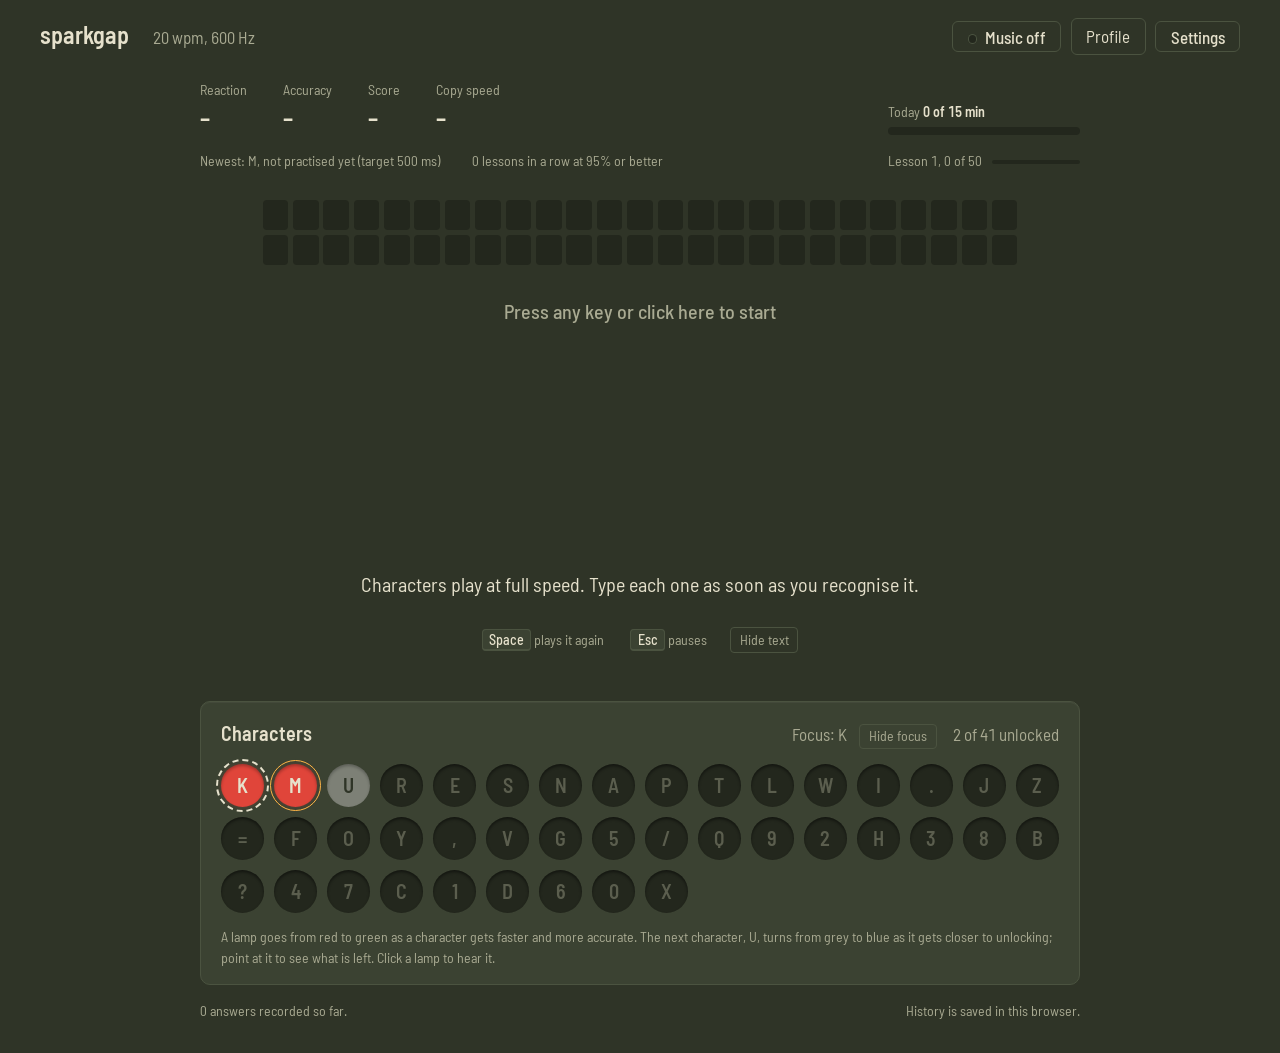
==== commit 66946113: "Focus on the weakest character together with what it is confused with Selection weights now measure " ====
--- a/web/index.html
+++ b/web/index.html
@@ -61,6 +61,7 @@
     <section class="plate lamp-plate" aria-labelledby="plate-title">
       <div class="plate-head">
         <h2 id="plate-title">Characters</h2>
+        <p class="focus-line"><span id="focus-text"></span><button type="button" class="text-toggle" id="focus-toggle">Hide focus</button></p>
         <p id="lesson"></p>
       </div>
       <div class="lamps" id="lamps"></div>
--- a/web/style.css
+++ b/web/style.css
@@ -230,6 +230,7 @@
 .keys .sep { display: inline-block; width: 1.25rem; }
 .text-toggle {
   margin-left: 1.25rem;
+  white-space: nowrap;
   padding: 0.1rem 0.55rem;
   border: 1px solid var(--plate-edge);
   border-radius: 4px;
@@ -261,6 +262,7 @@
   margin-bottom: 0.9rem;
 }
 .plate-head h2 { font-size: var(--step-1); font-weight: 600; }
+.plate-head { flex-wrap: wrap; }
 .plate-head p { color: var(--bone-dim); }
 
 .lamps {
@@ -339,6 +341,9 @@
 .gate tr.blocked .state { color: var(--miss); }
 
 .lamp[data-newest] { outline: 1px solid var(--amber); outline-offset: 3px; }
+.lamp[data-focus] { outline: 2px dashed var(--bone); outline-offset: 3px; }
+.focus-line { flex: 1; text-align: right; }
+.focus-line .text-toggle { margin-left: 0.75rem; font-size: var(--step--1); }
 .lamp:focus-visible { outline: 2px solid var(--bone); outline-offset: 3px; }
 
 .legend {
@@ -611,4 +616,5 @@
   .tiles, .tiles.four { grid-template-columns: repeat(2, minmax(0, 1fr)); }
   .bar { flex-wrap: wrap; gap: 0.5rem 1rem; }
   .keys .sep { display: block; height: 0.4rem; }
-}
+  .focus-line { order: 3; flex-basis: 100%; text-align: left; }
+}
